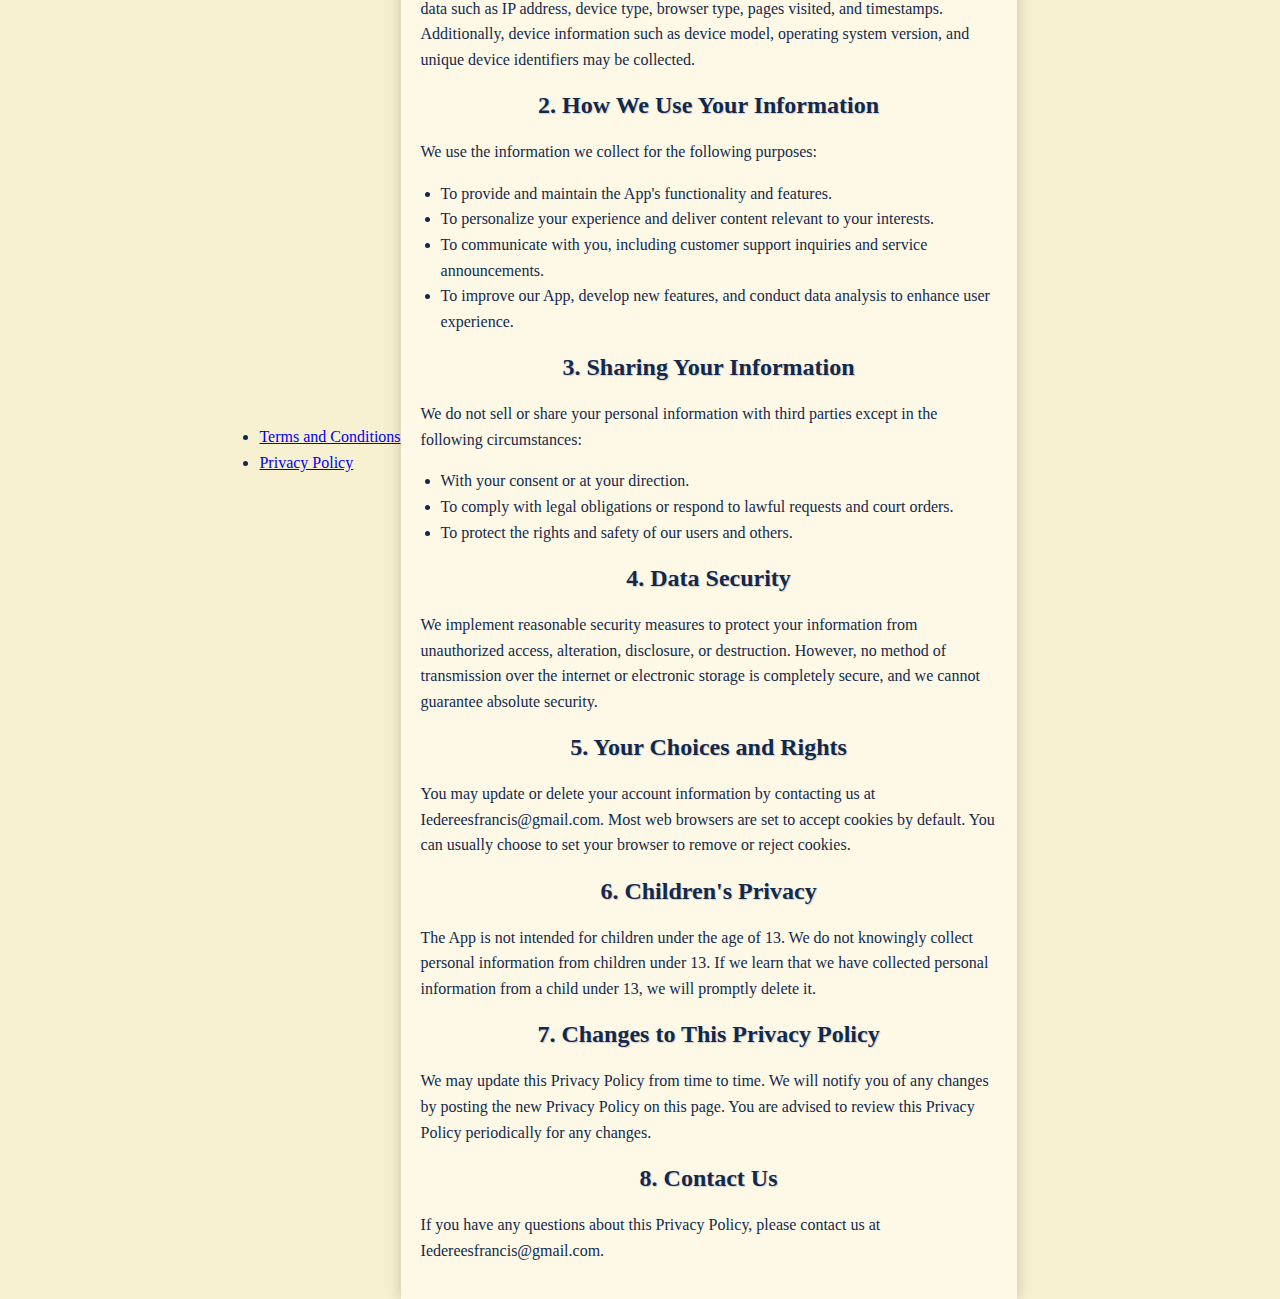
==== privacypolicy.html @ eda03f41 "Create privacypolicy.html" ====
<!DOCTYPE html>
<html lang="en">
<head>
    <meta charset="UTF-8">
    <meta name="viewport" content="width=device-width, initial-scale=1.0">
    <title>Privacy Policy - PyTok Interact</title>
    <link rel="stylesheet" href="style.css">
</head>
<body>
    <header>
        <nav>
            <ul>
                <li><a href="index.html#terms">Terms and Conditions</a></li>
                <li><a href="#privacy">Privacy Policy</a></li>
            </ul>
        </nav>
    </header>

    <main>
        <section id="privacy" class="certificate">
            <h1>Privacy Policy</h1>
            <p><strong>Last updated:</strong> June 19, 2024</p>
            
            <h2>1. Information We Collect</h2>
            <h3>Personal Information</h3>
            <p>When you register for an account, we collect your username, email address, and password. Optional profile information such as your name, profile picture, and bio may also be collected.</p>
            
            <h3>Usage and Device Information</h3>
            <p>We collect information about your use of the PyTok Interact application, including log data such as IP address, device type, browser type, pages visited, and timestamps. Additionally, device information such as device model, operating system version, and unique device identifiers may be collected.</p>
            
            <h2>2. How We Use Your Information</h2>
            <p>We use the information we collect for the following purposes:</p>
            <ul>
                <li>To provide and maintain the App's functionality and features.</li>
                <li>To personalize your experience and deliver content relevant to your interests.</li>
                <li>To communicate with you, including customer support inquiries and service announcements.</li>
                <li>To improve our App, develop new features, and conduct data analysis to enhance user experience.</li>
            </ul>
            
            <h2>3. Sharing Your Information</h2>
            <p>We do not sell or share your personal information with third parties except in the following circumstances:</p>
            <ul>
                <li>With your consent or at your direction.</li>
                <li>To comply with legal obligations or respond to lawful requests and court orders.</li>
                <li>To protect the rights and safety of our users and others.</li>
            </ul>
            
            <h2>4. Data Security</h2>
            <p>We implement reasonable security measures to protect your information from unauthorized access, alteration, disclosure, or destruction. However, no method of transmission over the internet or electronic storage is completely secure, and we cannot guarantee absolute security.</p>
            
            <h2>5. Your Choices and Rights</h2>
            <p>You may update or delete your account information by contacting us at Iedereesfrancis@gmail.com. Most web browsers are set to accept cookies by default. You can usually choose to set your browser to remove or reject cookies.</p>
            
            <h2>6. Children's Privacy</h2>
            <p>The App is not intended for children under the age of 13. We do not knowingly collect personal information from children under 13. If we learn that we have collected personal information from a child under 13, we will promptly delete it.</p>
            
            <h2>7. Changes to This Privacy Policy</h2>
            <p>We may update this Privacy Policy from time to time. We will notify you of any changes by posting the new Privacy Policy on this page. You are advised to review this Privacy Policy periodically for any changes.</p>
            
            <h2>8. Contact Us</h2>
            <p>If you have any questions about this Privacy Policy, please contact us at Iedereesfrancis@gmail.com.</p>
        </section>
    </main>

    <footer>
        <!-- Footer content if needed -->
    </footer>

    <script src="script.js"></script>
</body>
</html>
---- style.css ----
body {
    margin: 0;
    padding: 0;
    display: flex;
    justify-content: center;
    align-items: center;
    height: 100vh;
    background-color: #f7f0d1; /* Parchment color */
    font-family: 'Times New Roman', Times, serif;
}

.certificate {
    width: 90%;
    max-width: 600px;
    padding: 20px;
    background-color: #fef9e7; /* Light parchment color */
    box-shadow: 0 0 15px rgba(0, 0, 0, 0.2);
    text-align: left;
}

h1, h2 {
    text-align: center;
    color: #13294b; /* Dark blue for headings */
    text-shadow: 1px 1px 1px #ccc; /* Light shadow effect */
}

p, ul {
    font-size: 1rem;
    line-height: 1.6;
    color: #13294b; /* Dark blue text */
}

ul {
    padding-left: 20px;
}

@media (max-width: 600px) {
    .certificate {
        width: 100%;
        padding: 10px;
    }

    h1 {
        font-size: 1.5rem;
    }

    h2 {
        font-size: 1.25rem;
    }

    p, ul {
        font-size: 0.875rem;
    }
}
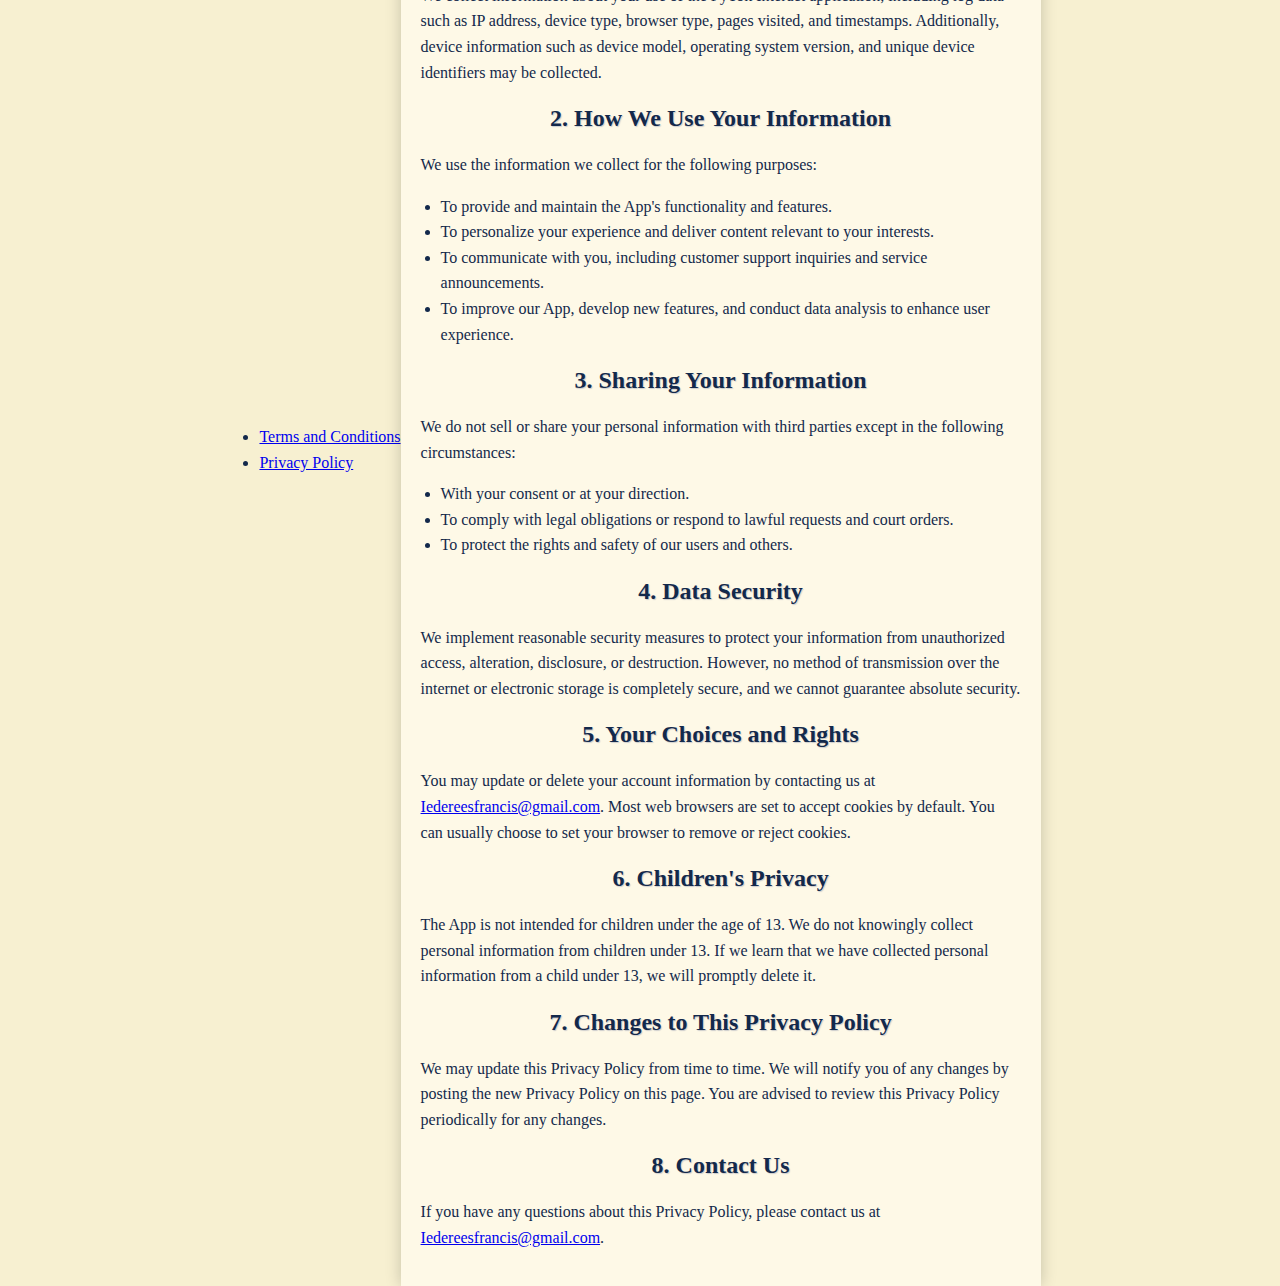
==== commit b5c37aac: "Update privacypolicy.html" ====
--- a/privacypolicy.html
+++ b/privacypolicy.html
@@ -16,56 +16,48 @@
         </nav>
     </header>
 
-    <main>
-        <section id="privacy" class="certificate">
-            <h1>Privacy Policy</h1>
-            <p><strong>Last updated:</strong> June 19, 2024</p>
-            
-            <h2>1. Information We Collect</h2>
-            <h3>Personal Information</h3>
-            <p>When you register for an account, we collect your username, email address, and password. Optional profile information such as your name, profile picture, and bio may also be collected.</p>
-            
-            <h3>Usage and Device Information</h3>
-            <p>We collect information about your use of the PyTok Interact application, including log data such as IP address, device type, browser type, pages visited, and timestamps. Additionally, device information such as device model, operating system version, and unique device identifiers may be collected.</p>
-            
-            <h2>2. How We Use Your Information</h2>
-            <p>We use the information we collect for the following purposes:</p>
-            <ul>
-                <li>To provide and maintain the App's functionality and features.</li>
-                <li>To personalize your experience and deliver content relevant to your interests.</li>
-                <li>To communicate with you, including customer support inquiries and service announcements.</li>
-                <li>To improve our App, develop new features, and conduct data analysis to enhance user experience.</li>
-            </ul>
-            
-            <h2>3. Sharing Your Information</h2>
-            <p>We do not sell or share your personal information with third parties except in the following circumstances:</p>
-            <ul>
-                <li>With your consent or at your direction.</li>
-                <li>To comply with legal obligations or respond to lawful requests and court orders.</li>
-                <li>To protect the rights and safety of our users and others.</li>
-            </ul>
-            
-            <h2>4. Data Security</h2>
-            <p>We implement reasonable security measures to protect your information from unauthorized access, alteration, disclosure, or destruction. However, no method of transmission over the internet or electronic storage is completely secure, and we cannot guarantee absolute security.</p>
-            
-            <h2>5. Your Choices and Rights</h2>
-            <p>You may update or delete your account information by contacting us at Iedereesfrancis@gmail.com. Most web browsers are set to accept cookies by default. You can usually choose to set your browser to remove or reject cookies.</p>
-            
-            <h2>6. Children's Privacy</h2>
-            <p>The App is not intended for children under the age of 13. We do not knowingly collect personal information from children under 13. If we learn that we have collected personal information from a child under 13, we will promptly delete it.</p>
-            
-            <h2>7. Changes to This Privacy Policy</h2>
-            <p>We may update this Privacy Policy from time to time. We will notify you of any changes by posting the new Privacy Policy on this page. You are advised to review this Privacy Policy periodically for any changes.</p>
-            
-            <h2>8. Contact Us</h2>
-            <p>If you have any questions about this Privacy Policy, please contact us at Iedereesfrancis@gmail.com.</p>
-        </section>
-    </main>
-
-    <footer>
-        <!-- Footer content if needed -->
-    </footer>
-
-    <script src="script.js"></script>
+    <div class="certificate">
+        <h1>Privacy Policy</h1>
+        <p><strong>Last updated:</strong> June 19, 2024</p>
+        
+        <h2>1. Information We Collect</h2>
+        <h3>Personal Information</h3>
+        <p>When you register for an account, we collect your username, email address, and password. Optional profile information such as your name, profile picture, and bio may also be collected.</p>
+        
+        <h3>Usage and Device Information</h3>
+        <p>We collect information about your use of the PyTok Interact application, including log data such as IP address, device type, browser type, pages visited, and timestamps. Additionally, device information such as device model, operating system version, and unique device identifiers may be collected.</p>
+        
+        <h2>2. How We Use Your Information</h2>
+        <p>We use the information we collect for the following purposes:</p>
+        <ul>
+            <li>To provide and maintain the App's functionality and features.</li>
+            <li>To personalize your experience and deliver content relevant to your interests.</li>
+            <li>To communicate with you, including customer support inquiries and service announcements.</li>
+            <li>To improve our App, develop new features, and conduct data analysis to enhance user experience.</li>
+        </ul>
+        
+        <h2>3. Sharing Your Information</h2>
+        <p>We do not sell or share your personal information with third parties except in the following circumstances:</p>
+        <ul>
+            <li>With your consent or at your direction.</li>
+            <li>To comply with legal obligations or respond to lawful requests and court orders.</li>
+            <li>To protect the rights and safety of our users and others.</li>
+        </ul>
+        
+        <h2>4. Data Security</h2>
+        <p>We implement reasonable security measures to protect your information from unauthorized access, alteration, disclosure, or destruction. However, no method of transmission over the internet or electronic storage is completely secure, and we cannot guarantee absolute security.</p>
+        
+        <h2>5. Your Choices and Rights</h2>
+        <p>You may update or delete your account information by contacting us at <a href="mailto:Iedereesfrancis@gmail.com">Iedereesfrancis@gmail.com</a>. Most web browsers are set to accept cookies by default. You can usually choose to set your browser to remove or reject cookies.</p>
+        
+        <h2>6. Children's Privacy</h2>
+        <p>The App is not intended for children under the age of 13. We do not knowingly collect personal information from children under 13. If we learn that we have collected personal information from a child under 13, we will promptly delete it.</p>
+        
+        <h2>7. Changes to This Privacy Policy</h2>
+        <p>We may update this Privacy Policy from time to time. We will notify you of any changes by posting the new Privacy Policy on this page. You are advised to review this Privacy Policy periodically for any changes.</p>
+        
+        <h2>8. Contact Us</h2>
+        <p>If you have any questions about this Privacy Policy, please contact us at <a href="mailto:Iedereesfrancis@gmail.com">Iedereesfrancis@gmail.com</a>.</p>
+    </div>
 </body>
 </html>
